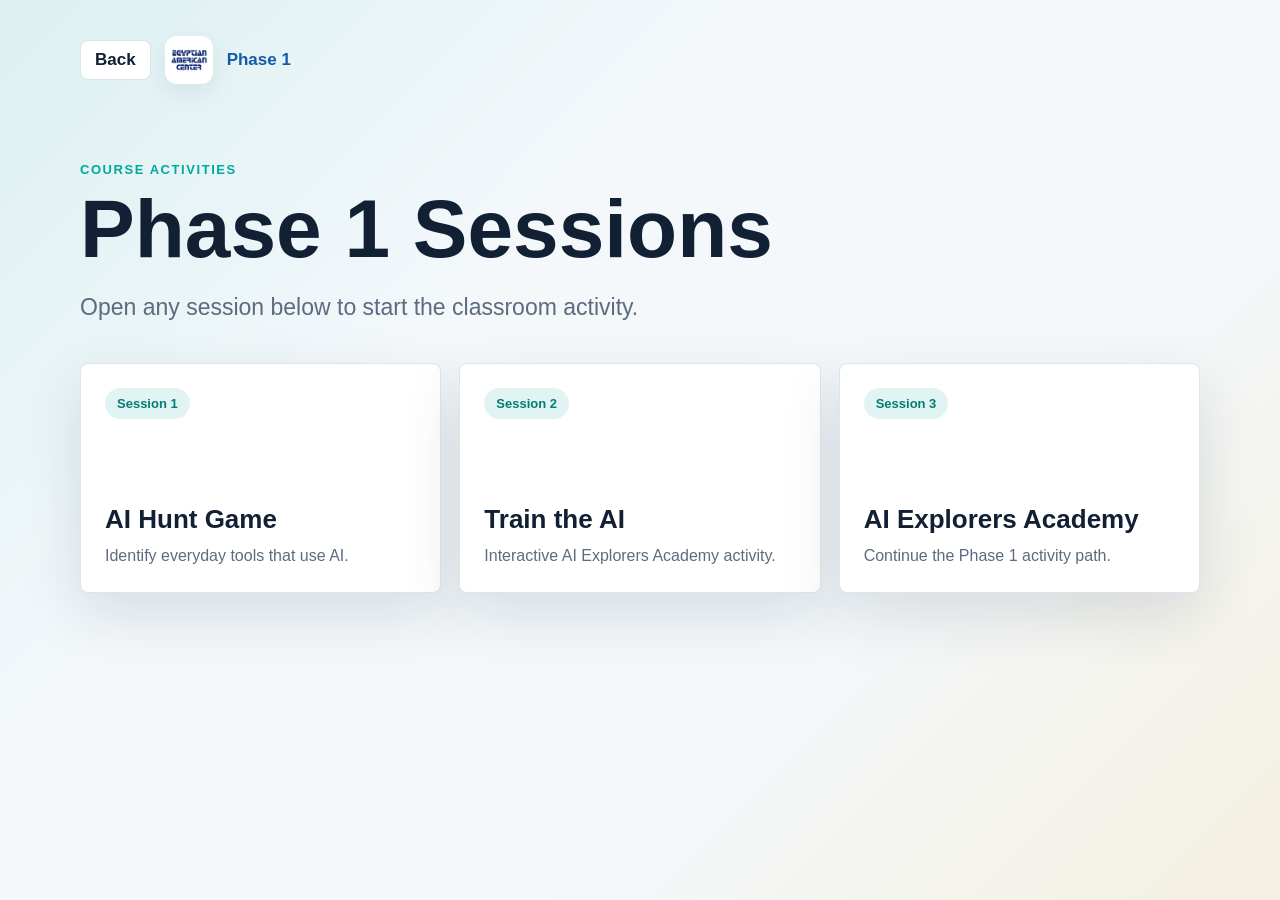
==== phase-1/index.html @ bf7aac6d "Add hosted activities" ====
<!DOCTYPE html>
<html lang="en">
<head>
  <meta charset="UTF-8" />
  <meta name="viewport" content="width=device-width, initial-scale=1.0" />
  <title>Phase 1 | EACC AI Course</title>
  <link rel="icon" type="image/png" href="Session%201/eacc-blue-logo.png" />
  <link rel="stylesheet" href="../style.css" />
</head>
<body>
  <main class="course-shell">
    <nav class="top-nav" aria-label="Phase header">
      <a class="back-link" href="../index.html">Back</a>
      <img class="brand-mark" src="Session%201/eacc-blue-logo.png" alt="EACC logo" />
      <span>Phase 1</span>
    </nav>

    <header class="phase-header">
      <p class="eyebrow">Course Activities</p>
      <h1>Phase 1 Sessions</h1>
      <p class="intro">Open any session below to start the classroom activity.</p>
    </header>

    <section class="session-grid" aria-label="Available Phase 1 sessions">
      <a class="session-card" href="Session%201/ai_hunt_game_sheet_phase_1_activity.html">
        <span class="session-kicker">Session 1</span>
        <strong>AI Hunt Game</strong>
        <span>Identify everyday tools that use AI.</span>
      </a>

      <a class="session-card" href="Session%202/index.html">
        <span class="session-kicker">Session 2</span>
        <strong>Train the AI</strong>
        <span>Interactive AI Explorers Academy activity.</span>
      </a>

      <a class="session-card" href="Session%203/index.html">
        <span class="session-kicker">Session 3</span>
        <strong>AI Explorers Academy</strong>
        <span>Continue the Phase 1 activity path.</span>
      </a>
    </section>
  </main>
</body>
</html>
---- style.css ----
:root {
  --ink: #122033;
  --muted: #5d6b7f;
  --line: #d9e6ef;
  --panel: #ffffff;
  --soft: #f4f8fb;
  --teal: #00a99d;
  --blue: #145ca8;
  --gold: #f5b83d;
  --shadow: 0 22px 60px rgba(18, 32, 51, 0.12);
}

* {
  box-sizing: border-box;
}

body {
  min-height: 100vh;
  margin: 0;
  font-family: Arial, Helvetica, sans-serif;
  color: var(--ink);
  background:
    linear-gradient(135deg, rgba(0, 169, 157, 0.1), transparent 35%),
    linear-gradient(315deg, rgba(245, 184, 61, 0.14), transparent 34%),
    var(--soft);
}

a {
  color: inherit;
  text-decoration: none;
}

.welcome-shell,
.course-shell {
  width: min(1120px, calc(100% - 32px));
  min-height: 100vh;
  margin: 0 auto;
  padding: 28px 0 44px;
}

.top-nav {
  min-height: 64px;
  display: flex;
  align-items: center;
  gap: 14px;
  color: var(--blue);
  font-size: 17px;
  font-weight: 800;
}

.brand-mark {
  width: 48px;
  height: 48px;
  object-fit: contain;
  border-radius: 12px;
  background: #fff;
  padding: 5px;
  box-shadow: 0 8px 24px rgba(18, 32, 51, 0.08);
}

.back-link {
  min-height: 40px;
  display: inline-flex;
  align-items: center;
  border: 1px solid var(--line);
  border-radius: 8px;
  background: #fff;
  padding: 0 14px;
  color: var(--ink);
  font-weight: 800;
}

.hero {
  min-height: calc(100vh - 150px);
  display: grid;
  grid-template-columns: minmax(0, 1fr) 360px;
  align-items: center;
  gap: 44px;
}

.hero-copy,
.phase-header {
  max-width: 720px;
}

.eyebrow {
  margin: 0 0 12px;
  color: var(--teal);
  font-size: 13px;
  font-weight: 900;
  letter-spacing: 0.12em;
  text-transform: uppercase;
}

h1 {
  margin: 0;
  font-size: clamp(42px, 7vw, 82px);
  line-height: 0.98;
  letter-spacing: 0;
}

.intro {
  max-width: 600px;
  margin: 22px 0 0;
  color: var(--muted);
  font-size: clamp(18px, 2vw, 23px);
  line-height: 1.45;
}

.phase-card,
.session-card {
  background: var(--panel);
  border: 1px solid var(--line);
  border-radius: 8px;
  box-shadow: var(--shadow);
  transition: transform 0.18s ease, box-shadow 0.18s ease, border-color 0.18s ease;
}

.phase-card:hover,
.session-card:hover {
  transform: translateY(-4px);
  border-color: rgba(0, 169, 157, 0.55);
  box-shadow: 0 28px 70px rgba(18, 32, 51, 0.16);
}

.phase-card {
  min-height: 310px;
  display: flex;
  flex-direction: column;
  justify-content: space-between;
  padding: 30px;
}

.phase-number {
  color: var(--gold);
  font-size: 58px;
  font-weight: 900;
  line-height: 1;
}

.phase-title {
  display: block;
  margin-top: auto;
  font-size: 34px;
  font-weight: 900;
}

.phase-meta {
  display: block;
  margin-top: 8px;
  color: var(--muted);
  font-size: 17px;
  font-weight: 700;
}

.phase-action {
  width: fit-content;
  margin-top: 24px;
  border-radius: 8px;
  background: var(--blue);
  color: #fff;
  padding: 13px 18px;
  font-weight: 900;
}

.phase-header {
  padding: 70px 0 38px;
}

.session-grid {
  display: grid;
  grid-template-columns: repeat(3, minmax(0, 1fr));
  gap: 18px;
}

.session-card {
  min-height: 230px;
  display: flex;
  flex-direction: column;
  justify-content: flex-end;
  padding: 24px;
}

.session-kicker {
  width: fit-content;
  margin-bottom: auto;
  border-radius: 999px;
  background: rgba(0, 169, 157, 0.12);
  color: #047c74;
  padding: 8px 12px;
  font-size: 13px;
  font-weight: 900;
}

.session-card strong {
  display: block;
  margin-top: 34px;
  font-size: 26px;
  line-height: 1.15;
}

.session-card span:last-child {
  display: block;
  margin-top: 10px;
  color: var(--muted);
  font-size: 16px;
  line-height: 1.4;
}

@media (max-width: 820px) {
  .hero {
    min-height: auto;
    grid-template-columns: 1fr;
    padding-top: 56px;
  }

  .phase-card {
    min-height: 240px;
  }

  .session-grid {
    grid-template-columns: 1fr;
  }

  .phase-header {
    padding-top: 48px;
  }
}

@media (max-width: 520px) {
  .welcome-shell,
  .course-shell {
    width: min(100% - 22px, 1120px);
    padding-top: 16px;
  }

  .top-nav {
    min-height: 52px;
    font-size: 15px;
  }

  .brand-mark {
    width: 40px;
    height: 40px;
  }

  h1 {
    font-size: 40px;
  }

  .intro {
    font-size: 17px;
  }
}
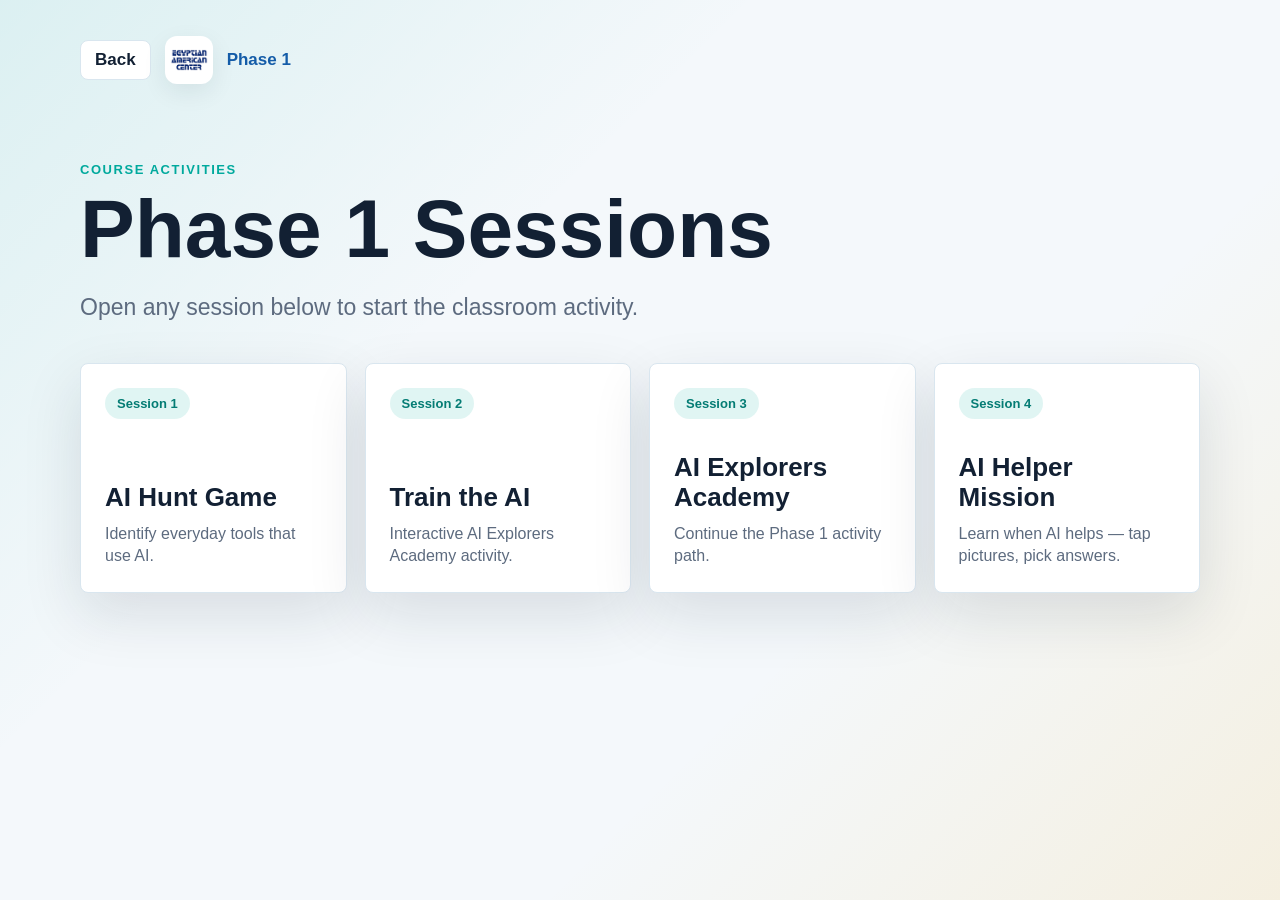
==== commit a062ab0d: "adding session 4 for pahse 1" ====
--- a/phase-1/index.html
+++ b/phase-1/index.html
@@ -39,6 +39,12 @@
         <strong>AI Explorers Academy</strong>
         <span>Continue the Phase 1 activity path.</span>
       </a>
+
+      <a class="session-card" href="Session%204/index.html">
+        <span class="session-kicker">Session 4</span>
+        <strong>AI Helper Mission</strong>
+        <span>Learn when AI helps — tap pictures, pick answers.</span>
+      </a>
     </section>
   </main>
 </body>
--- a/style.css
+++ b/style.css
@@ -25,6 +25,11 @@
     var(--soft);
 }
 
+img,
+svg {
+  max-width: 100%;
+}
+
 a {
   color: inherit;
   text-decoration: none;
@@ -42,6 +47,7 @@
   min-height: 64px;
   display: flex;
   align-items: center;
+  flex-wrap: wrap;
   gap: 14px;
   color: var(--blue);
   font-size: 17px;
@@ -71,7 +77,7 @@
 }
 
 .hero {
-  min-height: calc(100vh - 150px);
+  min-height: calc(100svh - 150px);
   display: grid;
   grid-template-columns: minmax(0, 1fr) 360px;
   align-items: center;
@@ -128,7 +134,7 @@
   display: flex;
   flex-direction: column;
   justify-content: space-between;
-  padding: 30px;
+  padding: clamp(22px, 4vw, 30px);
 }
 
 .phase-number {
@@ -141,7 +147,7 @@
 .phase-title {
   display: block;
   margin-top: auto;
-  font-size: 34px;
+  font-size: clamp(28px, 5vw, 34px);
   font-weight: 900;
 }
 
@@ -169,7 +175,7 @@
 
 .session-grid {
   display: grid;
-  grid-template-columns: repeat(3, minmax(0, 1fr));
+  grid-template-columns: repeat(auto-fit, minmax(min(100%, 250px), 1fr));
   gap: 18px;
 }
 
@@ -178,7 +184,7 @@
   display: flex;
   flex-direction: column;
   justify-content: flex-end;
-  padding: 24px;
+  padding: clamp(18px, 4vw, 24px);
 }
 
 .session-kicker {
@@ -211,15 +217,11 @@
   .hero {
     min-height: auto;
     grid-template-columns: 1fr;
-    padding-top: 56px;
+    padding: 48px 0 24px;
   }
 
   .phase-card {
     min-height: 240px;
-  }
-
-  .session-grid {
-    grid-template-columns: 1fr;
   }
 
   .phase-header {
@@ -230,7 +232,7 @@
 @media (max-width: 520px) {
   .welcome-shell,
   .course-shell {
-    width: min(100% - 22px, 1120px);
+    width: min(100% - 24px, 1120px);
     padding-top: 16px;
   }
 
@@ -245,10 +247,32 @@
   }
 
   h1 {
-    font-size: 40px;
+    font-size: clamp(36px, 12vw, 46px);
+    line-height: 1.02;
   }
 
   .intro {
-    font-size: 17px;
-  }
-}
+    font-size: 16px;
+  }
+
+  .phase-card {
+    min-height: 220px;
+  }
+
+  .phase-number {
+    font-size: 46px;
+  }
+
+  .phase-action {
+    width: 100%;
+    text-align: center;
+  }
+
+  .session-card {
+    min-height: 190px;
+  }
+
+  .session-card strong {
+    font-size: 23px;
+  }
+}
